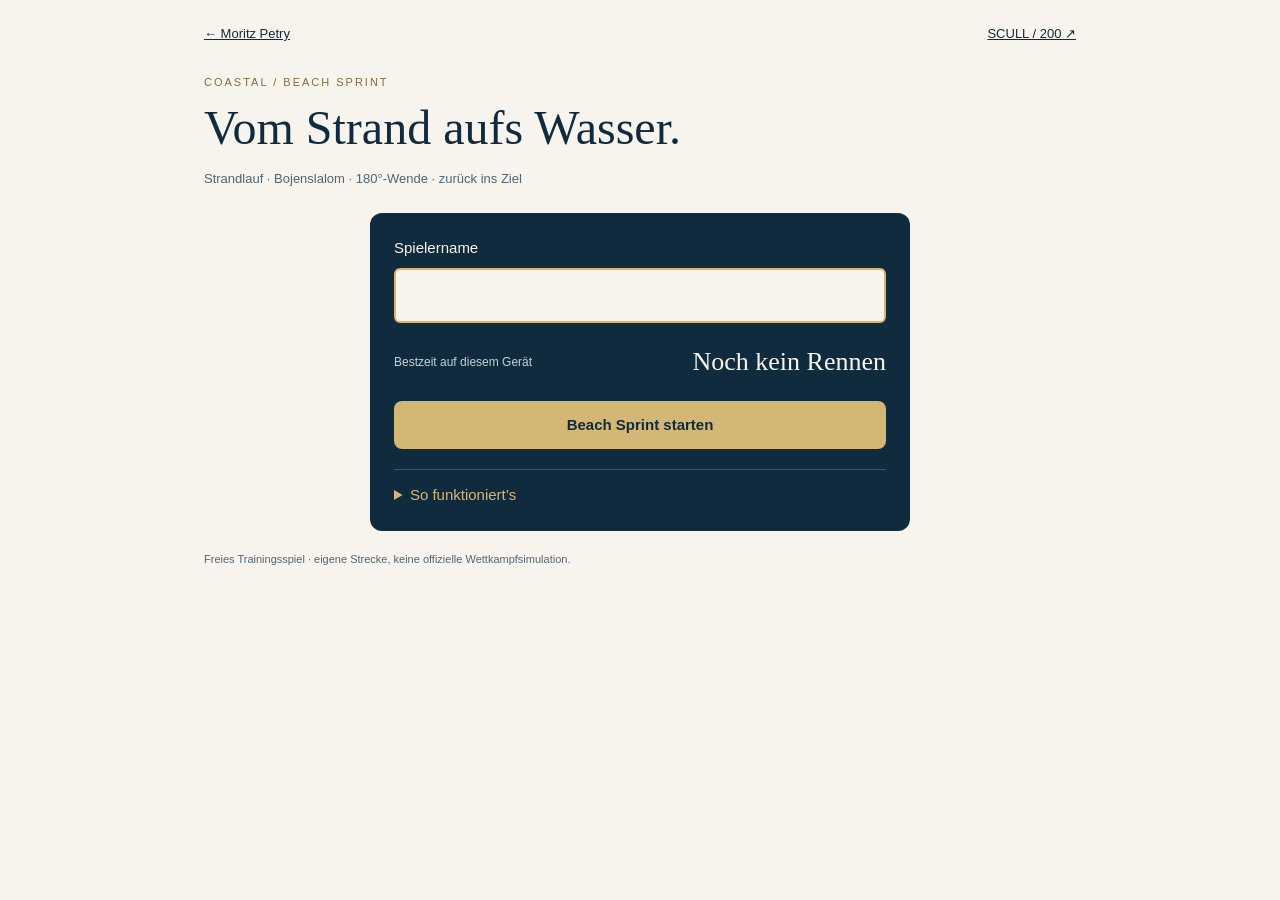
==== coastal/index.html @ 3c4903ef "Gleichmässigen Spielablauf bei niedriger Bildrate sichern" ====
<!doctype html><html lang="de-CH"><head><meta charset="utf-8"><meta name="viewport" content="width=device-width,initial-scale=1"><meta http-equiv="Content-Security-Policy" content="default-src 'none'; script-src 'self'; style-src 'self'; img-src 'self'; object-src 'none'; base-uri 'none'; form-action 'none'"><title>Beach Sprint | Moritz Petry</title><link rel="stylesheet" href="coastal.css?v=1"><script type="module" src="game.js?v=2"></script></head><body><main><nav><a href="../">← Moritz Petry</a><a href="../spiel/">SCULL / 200 ↗</a></nav><header><p>COASTAL / BEACH SPRINT</p><h1>Vom Strand aufs Wasser.</h1><span>Strandlauf · Bojenslalom · 180°-Wende · zurück ins Ziel</span></header><section class="start"><label for="name">Spielername</label><input id="name" maxlength="16" autocomplete="nickname"><p class="error" role="alert"></p><div class="stats"><span>Bestzeit auf diesem Gerät</span><strong class="best">—</strong></div><button class="start-button">Beach Sprint starten</button><details><summary>So funktioniert’s</summary><p>Am Strand: Halte „Laufen“ oder die Leertaste. Links/rechts weicht Hindernissen aus; W springt über Treibholz.</p><p>Im Boot: Halten und im Goldfenster loslassen, danach vorrollen. A / D oder die Seitentasten ziehen beide Ruder, eine Seite stärker: Links stärker dreht das Boot nach rechts, rechts stärker nach links. W fängt eine Welle ab.</p><p>Die goldenen Tore nacheinander durchfahren. Um die grosse Wendeboje eine halbe Runde rudern, dann durch den rechten Slalom zurück. Die Mini-Karte zeigt den ganzen Kurs. Zeiten bleiben lokal auf diesem Gerät.</p></details></section><section class="race" hidden><div class="race-top"><strong class="phase">Strandlauf</strong><span class="clock">0.0 s</span><button class="reset">Zur Startansicht</button></div><ol class="steps"><li>Laufen</li><li>Slalom</li><li>Wende</li><li>Zurück</li><li>Zielsprint</li></ol><div class="scene"><canvas aria-label="Beach Sprint aus der Vogelperspektive mit Strand, Hindernissen, Bojenslalom und Wendeboje"></canvas><div class="map-label">GESAMTER KURS · VOGELPERSPEKTIVE</div></div><p class="hint" role="status">Zum Boot laufen.</p><div class="meter-head"><span class="meter-label">Laufen</span><span class="target-label">Taste halten</span></div><div class="track"><div class="zone"></div><div class="marker"></div></div><div class="touch"><button class="left"><b>◀</b><strong>Links</strong><small>A · halten</small></button><button class="drive"><strong>Laufen</strong><small>Leertaste · halten</small></button><button class="right"><b>▶</b><strong>Rechts</strong><small>D · halten</small></button><button class="wave"><strong>Springen</strong><small>W · tippen</small></button></div><p class="result" role="status"></p></section><footer>Freies Trainingsspiel · eigene Strecke, keine offizielle Wettkampfsimulation.</footer></main></body></html>
---- coastal/coastal.css ----
:root{color-scheme:dark;--gold:#d4b774;--navy:#102b3e;--cream:#f7f4ed}*{box-sizing:border-box}body{margin:0;background:var(--cream);font:15px/1.5 Arial,sans-serif;color:var(--navy)}main{max-width:920px;margin:auto;padding:24px}nav{display:flex;justify-content:space-between;font-size:13px}a{color:inherit}header{margin:30px 0 24px}header p{letter-spacing:2px;font-size:11px;color:#846c3b}h1{font:normal clamp(30px,5vw,48px)/1.1 Georgia,serif;margin:12px 0}header>span{font-size:13px;color:#516570}.start,.race{background:var(--navy);color:var(--cream);border-radius:12px;padding:24px}.start{max-width:540px;margin:auto}.start label{display:block;margin-bottom:8px}input{width:100%;padding:15px;font-size:18px;color:var(--navy);background:var(--cream);border:2px solid var(--gold);border-radius:6px}.stats{display:flex;align-items:center;justify-content:space-between;gap:20px;margin:24px 0}.stats span{font-size:12px;color:#c3d3d5}.stats strong{font:26px Georgia,serif}button{font:inherit;border:1px solid #d4b77488;border-radius:8px;background:#254557;color:var(--cream);padding:12px;min-height:46px;cursor:pointer;touch-action:none;user-select:none}button:focus-visible,a:focus-visible,input:focus-visible{outline:3px solid var(--gold);outline-offset:3px}.start-button{width:100%;background:var(--gold);color:var(--navy);font-weight:bold}.error{color:#ffc2af;font-size:13px}details{margin-top:20px;border-top:1px solid #ffffff30;padding-top:14px}summary{color:var(--gold);cursor:pointer}details p{font-size:13px;color:#d2dcde}[hidden]{display:none!important}.race-top{display:flex;align-items:center;gap:12px}.phase{flex:1}.clock{font:24px Georgia,serif;white-space:nowrap}.reset{font-size:11px;min-height:38px}.steps{display:flex;gap:7px;list-style:none;padding:0;margin:18px 0;font-size:10px}.steps li{flex:1;border-top:3px solid #ffffff25;padding-top:6px;color:#b6c7cf}.steps li.active{border-color:var(--gold);color:var(--gold)}.scene{position:relative;background:#2a6c80;border-radius:8px;overflow:hidden}canvas{display:block;width:100%;height:480px}.map-label{position:absolute;bottom:7px;left:10px;font-size:8px;letter-spacing:1px;color:#fff9}.hint{font-size:14px;font-weight:bold;min-height:42px;color:#f0d39c;margin:12px 0}.meter-head{display:flex;justify-content:space-between;gap:12px;font-size:12px}.track{height:18px;background:#ffffff18;position:relative;margin:8px 0 16px;overflow:hidden;border-radius:6px}.zone{position:absolute;left:70%;width:13%;height:100%;background:var(--gold)}.marker{position:absolute;left:0;height:100%;width:4px;background:white}.touch{display:grid;grid-template-columns:1fr 1.5fr 1fr;gap:10px}.touch button{display:flex;flex-direction:column;justify-content:center;align-items:center;gap:4px;min-height:82px;border-width:2px;box-shadow:0 3px #061b28}.touch b{font-size:21px;color:var(--gold)}.touch small{font-size:10px;color:#d0dcde}.touch .drive{background:var(--gold);color:var(--navy)}.drive small{color:var(--navy)}.touch .wave{grid-column:1/-1;min-height:52px;flex-direction:row;gap:20px}.touch button.on,.touch button:active{background:#517382}.touch .wave.ready{background:var(--gold);color:var(--navy)}.result{color:var(--gold);font-weight:bold}footer{font-size:11px;color:#526570;padding:20px 0}@media(max-width:600px){main{padding:12px}header{margin:22px 0 18px}.race{padding:12px}.start{padding:20px}canvas{height:400px}.steps{font-size:9px}.touch{gap:8px}.touch button{padding:9px 4px;min-height:82px}.touch strong{font-size:13px}.race-top{gap:8px}.reset{max-width:90px;padding:6px}.clock{font-size:21px}.hint{font-size:13px;min-height:38px}.map-label{font-size:7px}}
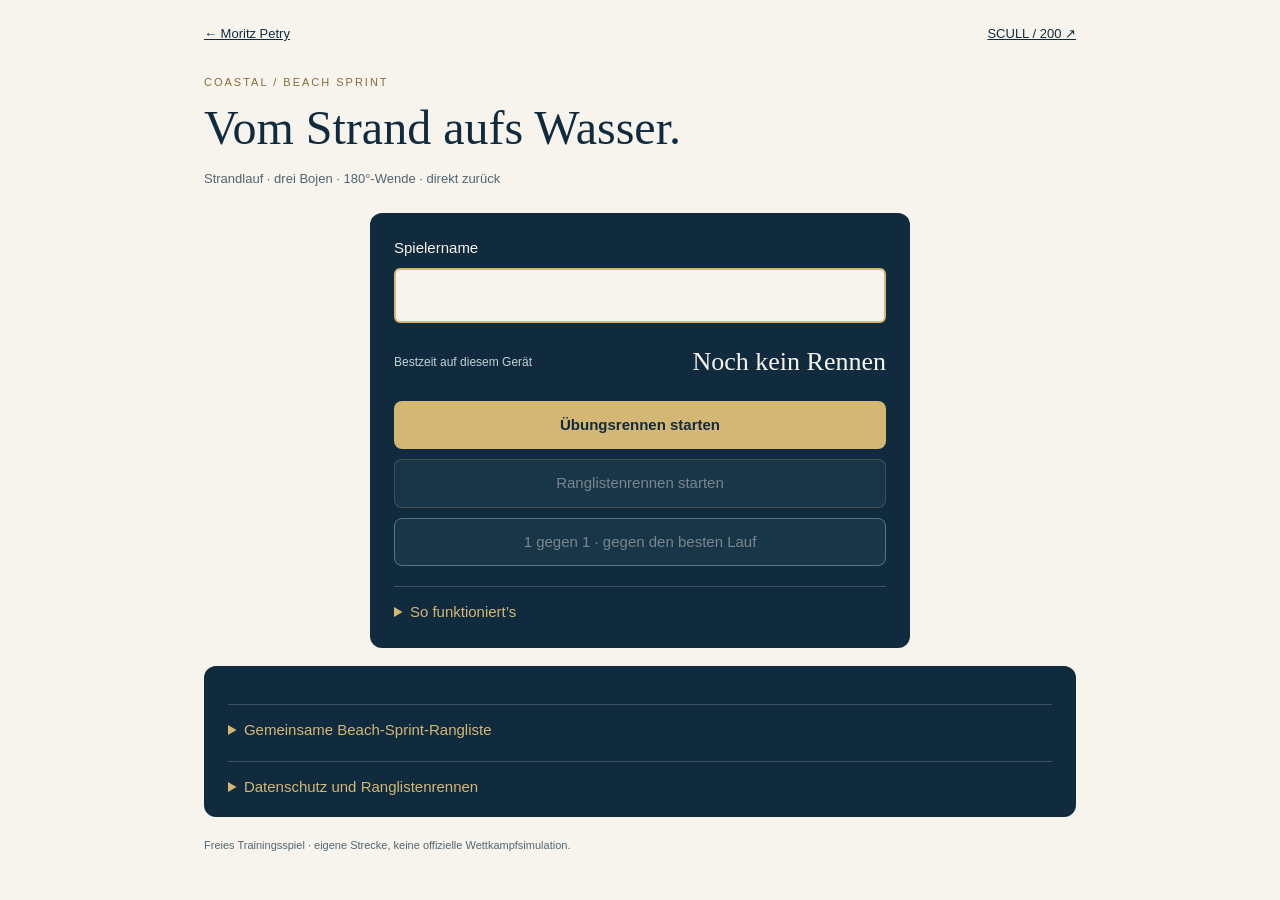
==== commit 44b00500: "Drei Bojen, geprüfte Rangliste und Bestlauf-Ghost" ====
--- a/coastal/index.html
+++ b/coastal/index.html
@@ -1 +1 @@
-<!doctype html><html lang="de-CH"><head><meta charset="utf-8"><meta name="viewport" content="width=device-width,initial-scale=1"><meta http-equiv="Content-Security-Policy" content="default-src 'none'; script-src 'self'; style-src 'self'; img-src 'self'; object-src 'none'; base-uri 'none'; form-action 'none'"><title>Beach Sprint | Moritz Petry</title><link rel="stylesheet" href="coastal.css?v=1"><script type="module" src="game.js?v=2"></script></head><body><main><nav><a href="../">← Moritz Petry</a><a href="../spiel/">SCULL / 200 ↗</a></nav><header><p>COASTAL / BEACH SPRINT</p><h1>Vom Strand aufs Wasser.</h1><span>Strandlauf · Bojenslalom · 180°-Wende · zurück ins Ziel</span></header><section class="start"><label for="name">Spielername</label><input id="name" maxlength="16" autocomplete="nickname"><p class="error" role="alert"></p><div class="stats"><span>Bestzeit auf diesem Gerät</span><strong class="best">—</strong></div><button class="start-button">Beach Sprint starten</button><details><summary>So funktioniert’s</summary><p>Am Strand: Halte „Laufen“ oder die Leertaste. Links/rechts weicht Hindernissen aus; W springt über Treibholz.</p><p>Im Boot: Halten und im Goldfenster loslassen, danach vorrollen. A / D oder die Seitentasten ziehen beide Ruder, eine Seite stärker: Links stärker dreht das Boot nach rechts, rechts stärker nach links. W fängt eine Welle ab.</p><p>Die goldenen Tore nacheinander durchfahren. Um die grosse Wendeboje eine halbe Runde rudern, dann durch den rechten Slalom zurück. Die Mini-Karte zeigt den ganzen Kurs. Zeiten bleiben lokal auf diesem Gerät.</p></details></section><section class="race" hidden><div class="race-top"><strong class="phase">Strandlauf</strong><span class="clock">0.0 s</span><button class="reset">Zur Startansicht</button></div><ol class="steps"><li>Laufen</li><li>Slalom</li><li>Wende</li><li>Zurück</li><li>Zielsprint</li></ol><div class="scene"><canvas aria-label="Beach Sprint aus der Vogelperspektive mit Strand, Hindernissen, Bojenslalom und Wendeboje"></canvas><div class="map-label">GESAMTER KURS · VOGELPERSPEKTIVE</div></div><p class="hint" role="status">Zum Boot laufen.</p><div class="meter-head"><span class="meter-label">Laufen</span><span class="target-label">Taste halten</span></div><div class="track"><div class="zone"></div><div class="marker"></div></div><div class="touch"><button class="left"><b>◀</b><strong>Links</strong><small>A · halten</small></button><button class="drive"><strong>Laufen</strong><small>Leertaste · halten</small></button><button class="right"><b>▶</b><strong>Rechts</strong><small>D · halten</small></button><button class="wave"><strong>Springen</strong><small>W · tippen</small></button></div><p class="result" role="status"></p></section><footer>Freies Trainingsspiel · eigene Strecke, keine offizielle Wettkampfsimulation.</footer></main></body></html>
+<!doctype html><html lang="de-CH"><head><meta charset="utf-8"><meta name="viewport" content="width=device-width,initial-scale=1"><meta http-equiv="Content-Security-Policy" content="default-src 'none'; script-src 'self' https://challenges.cloudflare.com; style-src 'self'; img-src 'self'; connect-src https://kcmxsolbhraagsmnrvfs.supabase.co https://challenges.cloudflare.com; frame-src https://challenges.cloudflare.com; object-src 'none'; base-uri 'none'; form-action 'none'"><title>Beach Sprint | Moritz Petry</title><link rel="stylesheet" href="coastal.css?v=4"><script type="module" src="game.js?v=4"></script></head><body><main><nav><a href="../">← Moritz Petry</a><a href="../spiel/">SCULL / 200 ↗</a></nav><header><p>COASTAL / BEACH SPRINT</p><h1>Vom Strand aufs Wasser.</h1><span>Strandlauf · drei Bojen · 180°-Wende · direkt zurück</span></header><section class="start"><label for="name">Spielername</label><input id="name" maxlength="16" autocomplete="nickname"><p class="error" role="alert"></p><div class="stats"><span>Bestzeit auf diesem Gerät</span><strong class="best">—</strong></div><button class="start-button">Übungsrennen starten</button><button class="ranked" disabled>Ranglistenrennen starten</button><button class="duel" disabled>1 gegen 1 · gegen den besten Lauf</button><p class="ghost-info"></p><div class="captcha"></div><details><summary>So funktioniert’s</summary><p>Am Strand: Mit ↑ / ↓ vor- und zurücklaufen, mit ← / → seitlich ausweichen. W springt über Treibholz. Auf dem Handy die Richtungstasten halten. Beim Laufen gibt es keinen Timingbalken.</p><p>Im Boot: Halten und im Goldfenster loslassen, danach vorrollen. A / D oder die Seitentasten ziehen beide Ruder, eine Seite stärker: Links stärker dreht das Boot nach rechts, rechts stärker nach links. W fängt eine Welle ab.</p><p>Drei Bojen stehen in einer geraden Linie. Auf dem Hinweg abwechselnd links, rechts, links vorbeifahren. Die goldenen Tore markieren die richtige Seite. Nach der 180°-Wende direkt zum Strand zurück. Im Duell fährt die Aufzeichnung des besten geprüften Laufs mit.</p></details></section><section class="race" hidden><div class="race-top"><strong class="phase">Strandlauf</strong><span class="clock">0.0 s</span><button class="reset">Zur Startansicht</button></div><ol class="steps"><li>Laufen</li><li>Slalom</li><li>Wende</li><li>Zurück</li><li>Zielsprint</li></ol><div class="scene"><canvas aria-label="Beach Sprint aus der Vogelperspektive mit Strand, Hindernissen, Bojenslalom und Wendeboje"></canvas><div class="map-label">GESAMTER KURS · VOGELPERSPEKTIVE</div></div><p class="hint" role="status">Zum Boot laufen.</p><div class="meter-head"><span class="meter-label">Laufen</span><span class="target-label">Taste halten</span></div><div class="track"><div class="zone"></div><div class="marker"></div></div><div class="touch"><button class="left"><b>◀</b><strong>Links</strong><small>A · halten</small></button><button class="drive"><strong>Laufen</strong><small>Leertaste · halten</small></button><button class="right"><b>▶</b><strong>Rechts</strong><small>D · halten</small></button><button class="wave"><strong>Springen</strong><small>W · tippen</small></button></div><p class="result" role="status"></p><button class="save" hidden>Geprüfte Zeit veröffentlichen</button></section><section class="board"><details><summary>Gemeinsame Beach-Sprint-Rangliste</summary><p class="board-status" role="status">Wird geladen …</p><table><thead><tr><th>Rang</th><th>Name</th><th>Zeit</th></tr></thead><tbody></tbody></table><button class="refresh">Aktualisieren</button></details><details><summary>Datenschutz und Ranglistenrennen</summary><p>Übungszeiten und Spielername bleiben in deinem Browser. Bei Ranglistenrennen prüft der Server den vollständigen Rennverlauf. Name, Zeit und die Steuereingaben des besten Laufs werden öffentlich für die Rangliste und den Ghost bereitgestellt. Die unsichtbare Cloudflare-Prüfung schützt den Rennstart. Anfragegrenzen und Verarbeitung entsprechen <a href="../spiel/">SCULL / 200</a>. <a href="https://www.cloudflare.com/en-gb/turnstile-privacy-policy/" target="_blank" rel="noopener noreferrer">Turnstile Privacy Addendum</a>.</p></details></section><footer>Freies Trainingsspiel · eigene Strecke, keine offizielle Wettkampfsimulation.</footer></main></body></html>
--- a/coastal/coastal.css
+++ b/coastal/coastal.css
@@ -1 +1,3 @@
 :root{color-scheme:dark;--gold:#d4b774;--navy:#102b3e;--cream:#f7f4ed}*{box-sizing:border-box}body{margin:0;background:var(--cream);font:15px/1.5 Arial,sans-serif;color:var(--navy)}main{max-width:920px;margin:auto;padding:24px}nav{display:flex;justify-content:space-between;font-size:13px}a{color:inherit}header{margin:30px 0 24px}header p{letter-spacing:2px;font-size:11px;color:#846c3b}h1{font:normal clamp(30px,5vw,48px)/1.1 Georgia,serif;margin:12px 0}header>span{font-size:13px;color:#516570}.start,.race{background:var(--navy);color:var(--cream);border-radius:12px;padding:24px}.start{max-width:540px;margin:auto}.start label{display:block;margin-bottom:8px}input{width:100%;padding:15px;font-size:18px;color:var(--navy);background:var(--cream);border:2px solid var(--gold);border-radius:6px}.stats{display:flex;align-items:center;justify-content:space-between;gap:20px;margin:24px 0}.stats span{font-size:12px;color:#c3d3d5}.stats strong{font:26px Georgia,serif}button{font:inherit;border:1px solid #d4b77488;border-radius:8px;background:#254557;color:var(--cream);padding:12px;min-height:46px;cursor:pointer;touch-action:none;user-select:none}button:focus-visible,a:focus-visible,input:focus-visible{outline:3px solid var(--gold);outline-offset:3px}.start-button{width:100%;background:var(--gold);color:var(--navy);font-weight:bold}.error{color:#ffc2af;font-size:13px}details{margin-top:20px;border-top:1px solid #ffffff30;padding-top:14px}summary{color:var(--gold);cursor:pointer}details p{font-size:13px;color:#d2dcde}[hidden]{display:none!important}.race-top{display:flex;align-items:center;gap:12px}.phase{flex:1}.clock{font:24px Georgia,serif;white-space:nowrap}.reset{font-size:11px;min-height:38px}.steps{display:flex;gap:7px;list-style:none;padding:0;margin:18px 0;font-size:10px}.steps li{flex:1;border-top:3px solid #ffffff25;padding-top:6px;color:#b6c7cf}.steps li.active{border-color:var(--gold);color:var(--gold)}.scene{position:relative;background:#2a6c80;border-radius:8px;overflow:hidden}canvas{display:block;width:100%;height:480px}.map-label{position:absolute;bottom:7px;left:10px;font-size:8px;letter-spacing:1px;color:#fff9}.hint{font-size:14px;font-weight:bold;min-height:42px;color:#f0d39c;margin:12px 0}.meter-head{display:flex;justify-content:space-between;gap:12px;font-size:12px}.track{height:18px;background:#ffffff18;position:relative;margin:8px 0 16px;overflow:hidden;border-radius:6px}.zone{position:absolute;left:70%;width:13%;height:100%;background:var(--gold)}.marker{position:absolute;left:0;height:100%;width:4px;background:white}.touch{display:grid;grid-template-columns:1fr 1.5fr 1fr;gap:10px}.touch button{display:flex;flex-direction:column;justify-content:center;align-items:center;gap:4px;min-height:82px;border-width:2px;box-shadow:0 3px #061b28}.touch b{font-size:21px;color:var(--gold)}.touch small{font-size:10px;color:#d0dcde}.touch .drive{background:var(--gold);color:var(--navy)}.drive small{color:var(--navy)}.touch .wave{grid-column:1/-1;min-height:52px;flex-direction:row;gap:20px}.touch button.on,.touch button:active{background:#517382}.touch .wave.ready{background:var(--gold);color:var(--navy)}.result{color:var(--gold);font-weight:bold}footer{font-size:11px;color:#526570;padding:20px 0}@media(max-width:600px){main{padding:12px}header{margin:22px 0 18px}.race{padding:12px}.start{padding:20px}canvas{height:400px}.steps{font-size:9px}.touch{gap:8px}.touch button{padding:9px 4px;min-height:82px}.touch strong{font-size:13px}.race-top{gap:8px}.reset{max-width:90px;padding:6px}.clock{font-size:21px}.hint{font-size:13px;min-height:38px}.map-label{font-size:7px}}
+
+.ranked,.duel{display:block;width:100%;margin-top:10px}.duel{border-color:#b8cde9}.ghost-info,.board-status{font-size:12px;color:#b7cbd3}.board{background:#102b3e;color:#f7f4ed;padding:18px 24px;border-radius:12px;margin-top:18px}.board table{width:100%;border-collapse:collapse;font-size:13px}.board th,.board td{text-align:left;padding:10px 6px;border-bottom:1px solid #ffffff20}.board td:last-child{text-align:right}.board .refresh{margin-top:14px}.board p{font-size:12px}.board a{color:#d4b774}button:disabled{opacity:.45;cursor:default}.save{width:100%;background:#d4b774;color:#102b3e;font-weight:bold}
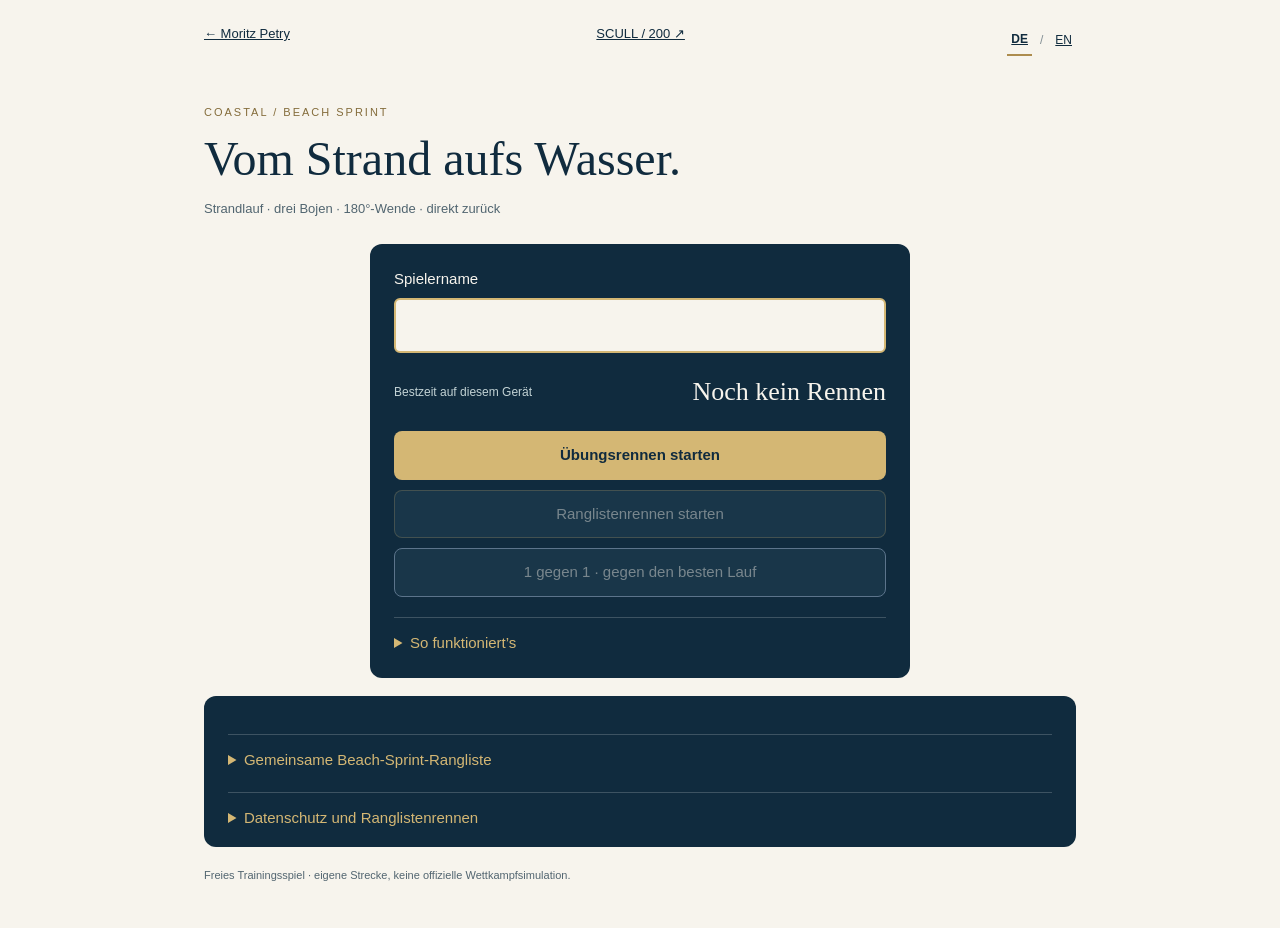
==== commit 6724ebe0: "Beach Sprint auf Englisch und Karte mit Tasten gemeinsam anzeigen" ====
--- a/coastal/index.html
+++ b/coastal/index.html
@@ -1 +1 @@
-<!doctype html><html lang="de-CH"><head><meta charset="utf-8"><meta name="viewport" content="width=device-width,initial-scale=1"><meta http-equiv="Content-Security-Policy" content="default-src 'none'; script-src 'self' https://challenges.cloudflare.com; style-src 'self'; img-src 'self'; connect-src https://kcmxsolbhraagsmnrvfs.supabase.co https://challenges.cloudflare.com; frame-src https://challenges.cloudflare.com; object-src 'none'; base-uri 'none'; form-action 'none'"><title>Beach Sprint | Moritz Petry</title><link rel="stylesheet" href="coastal.css?v=4"><script type="module" src="game.js?v=4"></script></head><body><main><nav><a href="../">← Moritz Petry</a><a href="../spiel/">SCULL / 200 ↗</a></nav><header><p>COASTAL / BEACH SPRINT</p><h1>Vom Strand aufs Wasser.</h1><span>Strandlauf · drei Bojen · 180°-Wende · direkt zurück</span></header><section class="start"><label for="name">Spielername</label><input id="name" maxlength="16" autocomplete="nickname"><p class="error" role="alert"></p><div class="stats"><span>Bestzeit auf diesem Gerät</span><strong class="best">—</strong></div><button class="start-button">Übungsrennen starten</button><button class="ranked" disabled>Ranglistenrennen starten</button><button class="duel" disabled>1 gegen 1 · gegen den besten Lauf</button><p class="ghost-info"></p><div class="captcha"></div><details><summary>So funktioniert’s</summary><p>Am Strand: Mit ↑ / ↓ vor- und zurücklaufen, mit ← / → seitlich ausweichen. W springt über Treibholz. Auf dem Handy die Richtungstasten halten. Beim Laufen gibt es keinen Timingbalken.</p><p>Im Boot: Halten und im Goldfenster loslassen, danach vorrollen. A / D oder die Seitentasten ziehen beide Ruder, eine Seite stärker: Links stärker dreht das Boot nach rechts, rechts stärker nach links. W fängt eine Welle ab.</p><p>Drei Bojen stehen in einer geraden Linie. Auf dem Hinweg abwechselnd links, rechts, links vorbeifahren. Die goldenen Tore markieren die richtige Seite. Nach der 180°-Wende direkt zum Strand zurück. Im Duell fährt die Aufzeichnung des besten geprüften Laufs mit.</p></details></section><section class="race" hidden><div class="race-top"><strong class="phase">Strandlauf</strong><span class="clock">0.0 s</span><button class="reset">Zur Startansicht</button></div><ol class="steps"><li>Laufen</li><li>Slalom</li><li>Wende</li><li>Zurück</li><li>Zielsprint</li></ol><div class="scene"><canvas aria-label="Beach Sprint aus der Vogelperspektive mit Strand, Hindernissen, Bojenslalom und Wendeboje"></canvas><div class="map-label">GESAMTER KURS · VOGELPERSPEKTIVE</div></div><p class="hint" role="status">Zum Boot laufen.</p><div class="meter-head"><span class="meter-label">Laufen</span><span class="target-label">Taste halten</span></div><div class="track"><div class="zone"></div><div class="marker"></div></div><div class="touch"><button class="left"><b>◀</b><strong>Links</strong><small>A · halten</small></button><button class="drive"><strong>Laufen</strong><small>Leertaste · halten</small></button><button class="right"><b>▶</b><strong>Rechts</strong><small>D · halten</small></button><button class="wave"><strong>Springen</strong><small>W · tippen</small></button></div><p class="result" role="status"></p><button class="save" hidden>Geprüfte Zeit veröffentlichen</button></section><section class="board"><details><summary>Gemeinsame Beach-Sprint-Rangliste</summary><p class="board-status" role="status">Wird geladen …</p><table><thead><tr><th>Rang</th><th>Name</th><th>Zeit</th></tr></thead><tbody></tbody></table><button class="refresh">Aktualisieren</button></details><details><summary>Datenschutz und Ranglistenrennen</summary><p>Übungszeiten und Spielername bleiben in deinem Browser. Bei Ranglistenrennen prüft der Server den vollständigen Rennverlauf. Name, Zeit und die Steuereingaben des besten Laufs werden öffentlich für die Rangliste und den Ghost bereitgestellt. Die unsichtbare Cloudflare-Prüfung schützt den Rennstart. Anfragegrenzen und Verarbeitung entsprechen <a href="../spiel/">SCULL / 200</a>. <a href="https://www.cloudflare.com/en-gb/turnstile-privacy-policy/" target="_blank" rel="noopener noreferrer">Turnstile Privacy Addendum</a>.</p></details></section><footer>Freies Trainingsspiel · eigene Strecke, keine offizielle Wettkampfsimulation.</footer></main></body></html>
+<!doctype html><html lang="de-CH"><head><meta charset="utf-8"><meta name="viewport" content="width=device-width,initial-scale=1"><meta http-equiv="Content-Security-Policy" content="default-src 'none'; script-src 'self' https://challenges.cloudflare.com; style-src 'self'; img-src 'self'; connect-src https://kcmxsolbhraagsmnrvfs.supabase.co https://challenges.cloudflare.com; frame-src https://challenges.cloudflare.com; object-src 'none'; base-uri 'none'; form-action 'none'"><title>Beach Sprint | Moritz Petry</title><link rel="stylesheet" href="coastal.css?v=20261112-en"><script type="module" src="game.js?v=20261112-en"></script></head><body><main><nav><a href="../">← Moritz Petry</a><a href="../spiel/">SCULL / 200 ↗</a><span class="game-languages" aria-label="Sprache"><a href="index.html" lang="de" aria-current="page">DE</a><span>/</span><a href="index-en.html" lang="en" aria-label="Switch to English">EN</a></span></nav><header><p>COASTAL / BEACH SPRINT</p><h1>Vom Strand aufs Wasser.</h1><span>Strandlauf · drei Bojen · 180°-Wende · direkt zurück</span></header><section class="start"><label for="name">Spielername</label><input id="name" maxlength="16" autocomplete="nickname"><p class="error" role="alert"></p><div class="stats"><span>Bestzeit auf diesem Gerät</span><strong class="best">—</strong></div><button class="start-button">Übungsrennen starten</button><button class="ranked" disabled>Ranglistenrennen starten</button><button class="duel" disabled>1 gegen 1 · gegen den besten Lauf</button><p class="ghost-info"></p><div class="captcha"></div><details><summary>So funktioniert’s</summary><p>Am Strand: Mit ↑ / ↓ vor- und zurücklaufen, mit ← / → seitlich ausweichen. W springt über Treibholz. Auf dem Handy die Richtungstasten halten. Treibholz ist fest und lässt sich nur mit einem Sprung überqueren. Beim Laufen gibt es keinen Timingbalken.</p><p>Im Boot: Halten und im Goldfenster loslassen, danach vorrollen. A / D oder die Seitentasten ziehen beide Ruder, eine Seite stärker: Links stärker dreht das Boot nach rechts, rechts stärker nach links. W fängt eine Welle ab.</p><p>Drei Bojen stehen in einer geraden Linie. Auf dem Hinweg abwechselnd links, rechts, links vorbeifahren. Die goldenen Tore markieren die richtige Seite. Nach der 180°-Wende direkt zum Strand zurück. Bojen sind fest: Jeder Zusammenstoss bremst und gibt 3 Sekunden Strafzeit. Querwellen treffen das ganze Wasserfeld und versetzen das Boot; W dämpft ihre Wirkung. Im Duell fährt die Aufzeichnung des besten geprüften Laufs mit.</p></details></section><section class="race" hidden><div class="race-top"><strong class="phase">Strandlauf</strong><span class="clock">0.0 s</span><button class="reset">Zur Startansicht</button></div><p class="penalty" aria-live="polite">Strafzeit +0 s · 0 Bojenkontakte</p><ol class="steps"><li>Laufen</li><li>Slalom</li><li>Wende</li><li>Zurück</li><li>Zielsprint</li></ol><div class="scene"><canvas aria-label="Beach Sprint aus der Vogelperspektive mit Strand, Hindernissen, Bojenslalom und Wendeboje"></canvas><div class="scene-meter"><div class="meter-head"><span class="meter-label">Laufen</span><span class="target-label">Taste halten</span></div><div class="track"><div class="zone"></div><div class="marker"></div></div></div><div class="map-label">GESAMTER KURS · VOGELPERSPEKTIVE</div></div><p class="hint" role="status">Zum Boot laufen.</p><div class="touch"><button class="left"><b>◀</b><strong>Links</strong><small>A · halten</small></button><button class="drive"><strong>Laufen</strong><small>Leertaste · halten</small></button><button class="right"><b>▶</b><strong>Rechts</strong><small>D · halten</small></button><button class="wave"><strong>Springen</strong><small>W · tippen</small></button></div><p class="result" role="status"></p><button class="save" hidden>Geprüfte Zeit veröffentlichen</button></section><section class="board"><details><summary>Gemeinsame Beach-Sprint-Rangliste</summary><p class="board-status" role="status">Wird geladen …</p><table><thead><tr><th>Rang</th><th>Name</th><th>Zeit</th></tr></thead><tbody></tbody></table><button class="refresh">Aktualisieren</button></details><details><summary>Datenschutz und Ranglistenrennen</summary><p>Übungszeiten und Spielername bleiben in deinem Browser. Bei Ranglistenrennen prüft der Server den vollständigen Rennverlauf. Name, Zeit und die Steuereingaben des besten Laufs werden öffentlich für die Rangliste und den Ghost bereitgestellt. Die unsichtbare Cloudflare-Prüfung schützt den Rennstart. Anfragegrenzen und Verarbeitung entsprechen <a href="../spiel/">SCULL / 200</a>. <a href="https://www.cloudflare.com/en-gb/turnstile-privacy-policy/" target="_blank" rel="noopener noreferrer">Turnstile Privacy Addendum</a>.</p></details></section><footer>Freies Trainingsspiel · eigene Strecke, keine offizielle Wettkampfsimulation.</footer></main></body></html>
--- a/coastal/coastal.css
+++ b/coastal/coastal.css
@@ -1,3 +1,12 @@
 :root{color-scheme:dark;--gold:#d4b774;--navy:#102b3e;--cream:#f7f4ed}*{box-sizing:border-box}body{margin:0;background:var(--cream);font:15px/1.5 Arial,sans-serif;color:var(--navy)}main{max-width:920px;margin:auto;padding:24px}nav{display:flex;justify-content:space-between;font-size:13px}a{color:inherit}header{margin:30px 0 24px}header p{letter-spacing:2px;font-size:11px;color:#846c3b}h1{font:normal clamp(30px,5vw,48px)/1.1 Georgia,serif;margin:12px 0}header>span{font-size:13px;color:#516570}.start,.race{background:var(--navy);color:var(--cream);border-radius:12px;padding:24px}.start{max-width:540px;margin:auto}.start label{display:block;margin-bottom:8px}input{width:100%;padding:15px;font-size:18px;color:var(--navy);background:var(--cream);border:2px solid var(--gold);border-radius:6px}.stats{display:flex;align-items:center;justify-content:space-between;gap:20px;margin:24px 0}.stats span{font-size:12px;color:#c3d3d5}.stats strong{font:26px Georgia,serif}button{font:inherit;border:1px solid #d4b77488;border-radius:8px;background:#254557;color:var(--cream);padding:12px;min-height:46px;cursor:pointer;touch-action:none;user-select:none}button:focus-visible,a:focus-visible,input:focus-visible{outline:3px solid var(--gold);outline-offset:3px}.start-button{width:100%;background:var(--gold);color:var(--navy);font-weight:bold}.error{color:#ffc2af;font-size:13px}details{margin-top:20px;border-top:1px solid #ffffff30;padding-top:14px}summary{color:var(--gold);cursor:pointer}details p{font-size:13px;color:#d2dcde}[hidden]{display:none!important}.race-top{display:flex;align-items:center;gap:12px}.phase{flex:1}.clock{font:24px Georgia,serif;white-space:nowrap}.reset{font-size:11px;min-height:38px}.steps{display:flex;gap:7px;list-style:none;padding:0;margin:18px 0;font-size:10px}.steps li{flex:1;border-top:3px solid #ffffff25;padding-top:6px;color:#b6c7cf}.steps li.active{border-color:var(--gold);color:var(--gold)}.scene{position:relative;background:#2a6c80;border-radius:8px;overflow:hidden}canvas{display:block;width:100%;height:480px}.map-label{position:absolute;bottom:7px;left:10px;font-size:8px;letter-spacing:1px;color:#fff9}.hint{font-size:14px;font-weight:bold;min-height:42px;color:#f0d39c;margin:12px 0}.meter-head{display:flex;justify-content:space-between;gap:12px;font-size:12px}.track{height:18px;background:#ffffff18;position:relative;margin:8px 0 16px;overflow:hidden;border-radius:6px}.zone{position:absolute;left:70%;width:13%;height:100%;background:var(--gold)}.marker{position:absolute;left:0;height:100%;width:4px;background:white}.touch{display:grid;grid-template-columns:1fr 1.5fr 1fr;gap:10px}.touch button{display:flex;flex-direction:column;justify-content:center;align-items:center;gap:4px;min-height:82px;border-width:2px;box-shadow:0 3px #061b28}.touch b{font-size:21px;color:var(--gold)}.touch small{font-size:10px;color:#d0dcde}.touch .drive{background:var(--gold);color:var(--navy)}.drive small{color:var(--navy)}.touch .wave{grid-column:1/-1;min-height:52px;flex-direction:row;gap:20px}.touch button.on,.touch button:active{background:#517382}.touch .wave.ready{background:var(--gold);color:var(--navy)}.result{color:var(--gold);font-weight:bold}footer{font-size:11px;color:#526570;padding:20px 0}@media(max-width:600px){main{padding:12px}header{margin:22px 0 18px}.race{padding:12px}.start{padding:20px}canvas{height:400px}.steps{font-size:9px}.touch{gap:8px}.touch button{padding:9px 4px;min-height:82px}.touch strong{font-size:13px}.race-top{gap:8px}.reset{max-width:90px;padding:6px}.clock{font-size:21px}.hint{font-size:13px;min-height:38px}.map-label{font-size:7px}}
 
 .ranked,.duel{display:block;width:100%;margin-top:10px}.duel{border-color:#b8cde9}.ghost-info,.board-status{font-size:12px;color:#b7cbd3}.board{background:#102b3e;color:#f7f4ed;padding:18px 24px;border-radius:12px;margin-top:18px}.board table{width:100%;border-collapse:collapse;font-size:13px}.board th,.board td{text-align:left;padding:10px 6px;border-bottom:1px solid #ffffff20}.board td:last-child{text-align:right}.board .refresh{margin-top:14px}.board p{font-size:12px}.board a{color:#d4b774}button:disabled{opacity:.45;cursor:default}.save{width:100%;background:#d4b774;color:#102b3e;font-weight:bold}
+
+.penalty{font-size:12px;color:#e8bf85;margin:10px 0 0}.clock{font-variant-numeric:tabular-nums}
+
+/* Keep stroke timing visible while watching the boat. */
+.scene-meter{position:absolute;bottom:18px;left:10px;right:10px;padding:10px 12px 8px;background:#102b3ef2;border:1px solid #d4b77488;border-radius:8px;pointer-events:none;box-shadow:0 3px 12px #00152255}.scene-meter .meter-head{font-size:12px;color:#fff;gap:10px}.scene-meter .track{height:22px;margin:7px 0 0;background:#ffffff25;border:1px solid #ffffff40}.scene-meter .zone{background:#f1cb6c}.scene-meter .marker{width:5px;background:#fff;box-shadow:0 0 4px #102b3e}.scene-meter:has(.track[hidden]){display:none}@media(max-width:600px){.scene-meter{bottom:18px;left:8px;right:8px;padding:8px 10px}.scene-meter .meter-head{font-size:11px}.scene-meter .track{height:24px}}
+
+.game-languages{display:inline-flex;gap:8px;align-items:center;font:12px Arial,sans-serif;margin:0 0 18px 16px;color:#102b3e}.game-languages a{padding:8px 4px;min-width:24px;text-align:center}.game-languages [aria-current=page]{font-weight:bold;border-bottom:2px solid #ad8c4e}.game-languages span{opacity:.5}
+
+@media(max-width:600px){.race canvas{height:clamp(200px,calc(100svh - 390px),400px)}.race .hint{min-height:30px;margin:8px 0;font-size:12px}.race .steps{margin:12px 0}.race .touch button{min-height:68px}.race .touch .wave{min-height:46px}.race .race-top{font-size:13px}.race .penalty{margin-top:6px;font-size:11px}nav{flex-wrap:wrap;gap:8px}nav .game-languages{margin:0}.race-top .reset{font-size:10px}}
